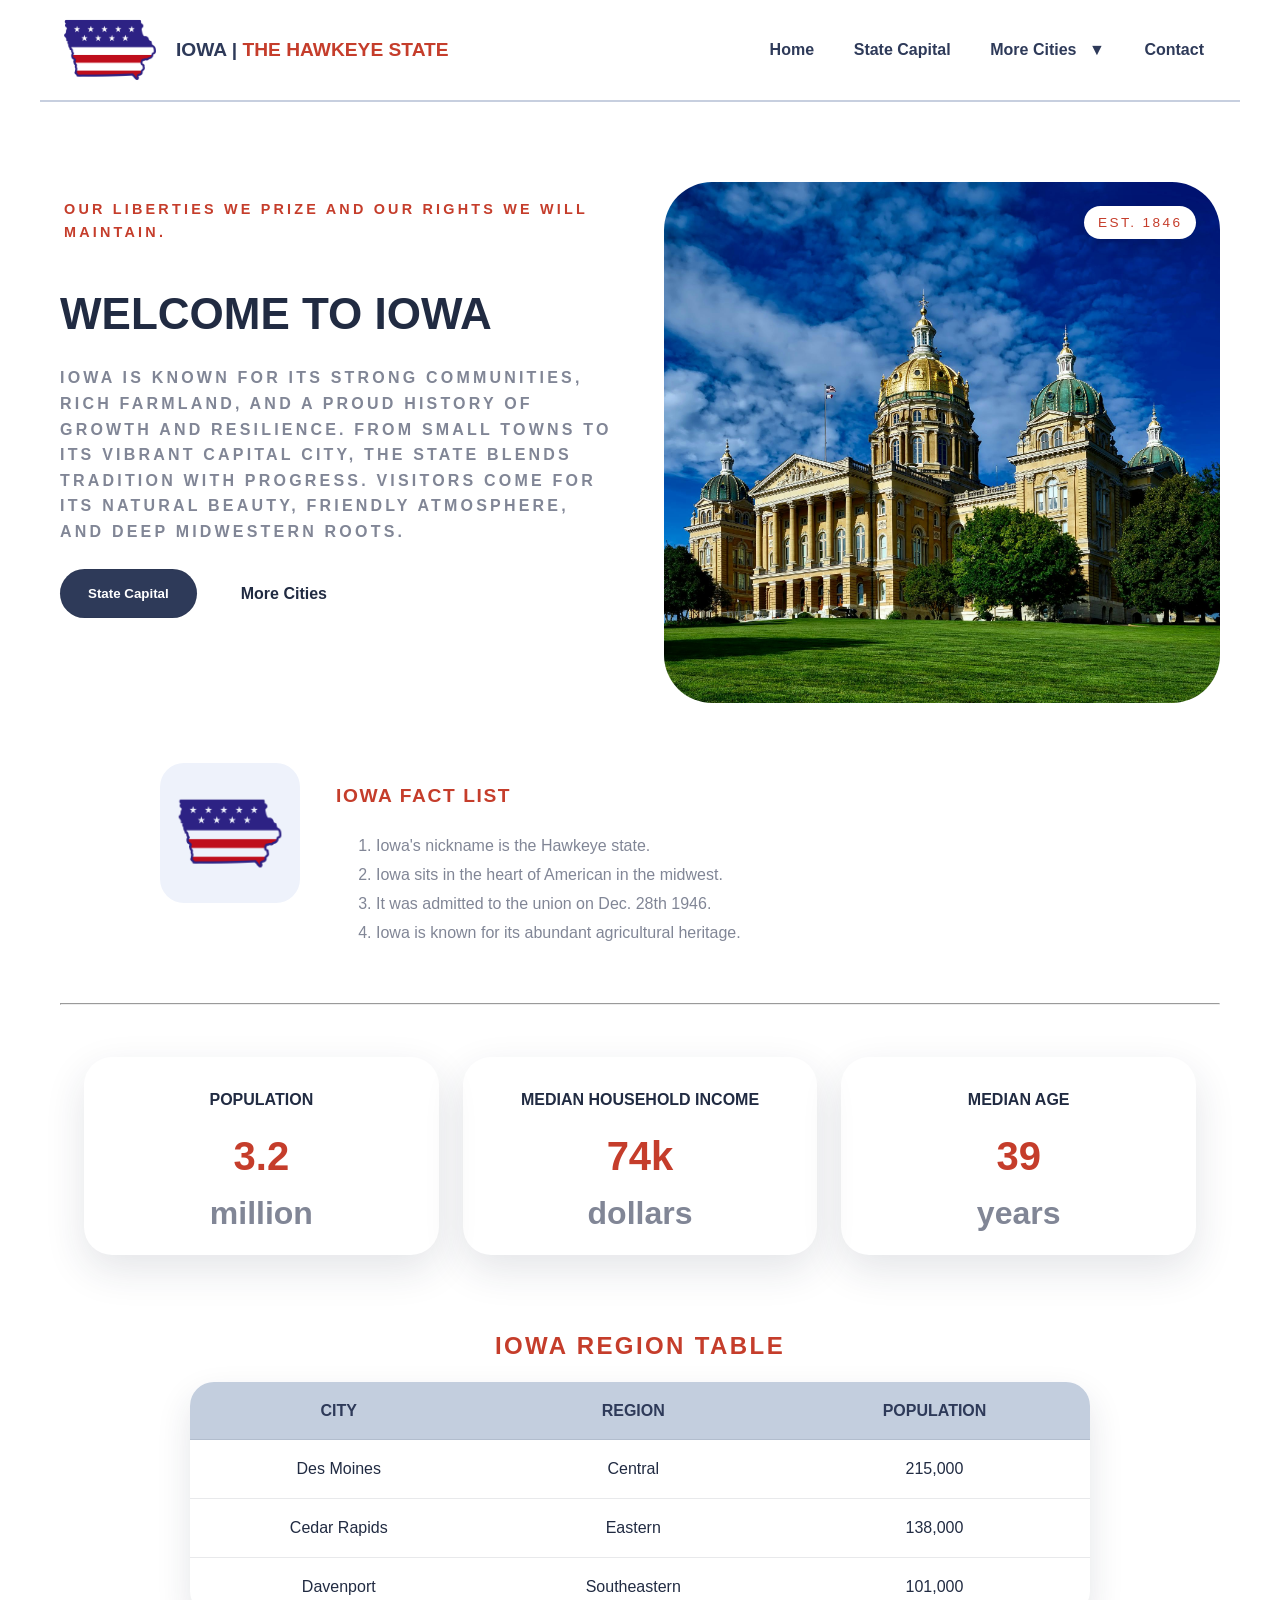
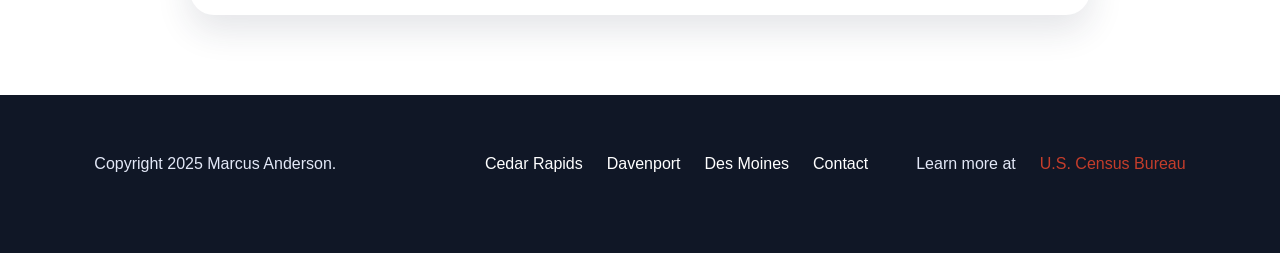
==== index.html @ 55c92520 "Add D277 front-end web development project" ====
<!DOCTYPE html>
<html lang="en">
  <head>
    <meta charset="UTF-8" />
    <meta name="viewport" content="width=device-width, initial-scale=1.0" />
    <title>Home Screen</title>
    <link rel="stylesheet" href="./resources/styles/main.css" />
  </head>
  <body>
    <header>
      <div class="header-left">
        <img src="./resources/images/iowalogo.png" alt="Iowa Logo" />
        <h2 class="header-text">Iowa | <span>The Hawkeye State</span></h2>
      </div>
      <nav>
        <a href="./index.html">Home</a>
        <a href="./cities/des-moines.html">State Capital</a>
        <div class="dropdown">
          <a href="#" class="dropbtn"
            >More Cities <span id="down-arrow">&#9660;</span></a
          >
          <div class="dropdown-menu">
            <a href="./cities/cedar-rapids.html">Cedar Rapids</a>
            <a href="./cities/des-moines.html">Des Moines</a>
            <a href="./cities/davenport.html">Davenport</a>
          </div>
        </div>
        <a href="./contact.html">Contact</a>
      </nav>
    </header>
    <main>
      <section class="hero-container">
        <div class="hero-text">
          <p id="slogan">
            Our liberties we prize and our rights we will maintain.
          </p>
          <h1>Welcome to Iowa</h1>
          <p>
            Iowa is known for its strong communities, rich farmland, and a proud
            history of growth and resilience. From small towns to its vibrant
            capital city, the state blends tradition with progress. Visitors
            come for its natural beauty, friendly atmosphere, and deep
            Midwestern roots.
          </p>
          <div>
            <button onclick="window.location.href='./cities/des-moines.html'">
              State Capital
            </button>
            <a href="">More Cities</a>
          </div>
        </div>
        <div class="hero-section">
          <span class="hero-badge">Est. 1846</span>
          <img src="./resources/images/iowa.jpg" atr="" />
        </div>
      </section>
      <section class="history-panel">
        <img
          class="history-photo"
          src="./resources/images/iowalogo.png"
          alt="Iconic illustration of the Iowa state outline"
        />
        <div id="iowa-facts">  
          <h3>Iowa Fact List</h3>
          <ol>
          <li>Iowa's nickname is the Hawkeye state.</li>
          <li>Iowa sits in the heart of American in the midwest.</li>
          <li>It was admitted to the union on Dec. 28th 1946.</li>
          <li>Iowa is known for its abundant agricultural heritage.</li>
        </ol>
      </section>
      <hr />

      <aside class="container cards">
        <div class="fact-cards">
          <h2>Population</h2>
          <p class="stat-number">3.2</p>
          <p class="stat-amount">million</p>
        </div>
        <div class="fact-cards">
          <h2>Median household income</h2>
          <p class="stat-number">74k</p>
          <p class="stat-amount">dollars</p>
        </div>
        <div class="fact-cards">
          <h2>Median Age</h2>
          <p class="stat-number">39</p>
          <p class="stat-amount">years</p>
        </div>
      </aside>

      <section class="region-table">
        <h2>Iowa Region Table</h2>
        <table>
          <thead>
            <tr>
              <th>City</th>
              <th>Region</th>
              <th>Population</th>
            </tr>
          </thead>
          <tbody>
            <tr>
              <td>Des Moines</td>
              <td>Central</td>
              <td>215,000</td>
            </tr>
            <tr>
              <td>Cedar Rapids</td>
              <td>Eastern</td>
              <td>138,000</td>
            </tr>
            <tr>
              <td>Davenport</td>
              <td>Southeastern</td>
              <td>101,000</td>
            </tr>
          </tbody>
        </table>
      </section>
    </main>
    <footer>
      <p>Copyright 2025 Marcus Anderson.</p>
      <ul>
        <li><a href="../cities/cedar-rapids.html">Cedar Rapids</a></li>
        <li><a href="../cities/davenport.html">Davenport</a></li>
        <li><a href="../cities/des-moines.html">Des Moines</a></li>
        <li><a href="../index.html">Contact</a></li>
        <li></li>
          Learn more at
          <a href="https://www.census.gov" target="_blank"
            ><span id="census-link">U.S. Census Bureau</span></a
          >
        </li>
      </ul>
    </footer>
  </body>
  <style src="./resources/scripts/main.js"></style>
</html>
---- resources/styles/main.css ----
:root {
  --page-bg: #ffffff;
  --panel-bg: #ffffff;
  --accent-bg: #c3cede;
  --card-bg: #eef2fb;
  --text-dark: #212b42;
  --muted-text: #818696;
  --accent: #2e3a59;
  --nav-text: #2e3a59;
  --accent2: #c53d2b;
}

* {
  box-sizing: border-box;
}

body {
  margin: 0;
  font-family: "Segoe UI", "Helvetica Neue", Arial, sans-serif;
  background-color: var(--page-bg);
  color: var(--text-dark);
  line-height: 1.6;
}

main,
header {
  max-width: 1200px;
  margin: 0 auto;
  padding: 0 20px;
}

header {
  display: flex;
  align-items: center;
  justify-content: space-between;
  min-height: 100px;
  border-bottom: 2px solid #c7cfdf;
}

header h1 {
  color: var(--accent2);
  letter-spacing: 0.2rem;
  text-transform: uppercase;
  font-size: 1.25rem;
  font-style: italic;
  font-family: Verdana, Geneva, Tahoma, sans-serif;
}

nav a {
  color: var(--nav-text);
  text-decoration: none;
  font-size: 1rem;
  margin-left: 1.2rem;
  margin-right: 1rem;
  font-weight: 600;
}

nav a:hover {
  color: var(--accent2);
}

nav a span {
  padding-left: 0.5rem;
  font-size: 1rem;
}

.hero-container {
  margin: 5rem auto 40px;
  display: flex;
  gap: 3rem;
}

.container {
  background-color: var(--panel-bg);
}

header img {
  height: 100px;
}

.hero-text,
.hero-section {
  flex: 1 1 50%;
  max-width: 1200px;
}

.hero-text p {
  text-transform: uppercase;
  letter-spacing: 0.2rem;
  font-weight: 600;
  color: var(--muted-text);
  margin-bottom: 1.25rem;
}

#slogan {
  font-size: 0.9rem;
  margin-bottom: 1.5rem;
  color: var(--accent2);
  position: relative;
  left: 4px;
  top: 2px;
}

.hero-text h1 {
  font-size: 2.75rem;
  margin-bottom: 1rem;
  text-transform: uppercase;
}

.hero-text div {
  display: flex;
  gap: 1rem;
  margin-top: 1.5rem;
}

.hero-text button,
.hero-text a {
  padding: 0.75rem 1.75rem;
  border-radius: 999px;
  font-weight: 600;
  border: none;
  text-decoration: none;
  cursor: pointer;
}

.hero-text button {
  background: var(--accent);
  color: white;
  box-shadow: inset 0 0 0 1px rgba(0, 0, 0, 0.05);
}

.hero-text button:hover {
  background: var(--accent2);
}

.hero-text a {
  color: var(--text-dark);
}

.hero-text a:hover {
  color: var(--accent2);
}

.hero-section {
  background: var(--accent-bg);
  border-radius: 48px;
  min-height: 320px;
  display: flex;
  justify-content: center;
  align-items: center;
  position: relative;
  overflow: hidden;
}

.hero-badge {
  position: absolute;
  top: 24px;
  right: 24px;
  background: #ffffff;
  color: var(--accent2);
  padding: 0.35rem 0.85rem;
  border-radius: 999px;
  font-size: 0.85rem;
  text-transform: uppercase;
  letter-spacing: 0.15rem;
  box-shadow: 0 8px 20px rgba(0, 0, 0, 0.15);
}

.hero-section img {
  width: 120%;
  max-width: none;
  height: auto;
  object-fit: cover;
}

.cards {
  display: flex;
  gap: 1.5rem;
  margin: 20px auto 40px;
}

.region-table {
  max-width: 900px;
  margin: 40px auto 80px;
  text-align: center;
}

.region-table h2 {
  text-transform: uppercase;
  letter-spacing: 0.15rem;
  color: var(--accent2);
  margin-bottom: 1rem;
}

.region-table table {
  width: 100%;
  border-collapse: collapse;
  background: var(--panel-bg);
  border-radius: 24px;
  overflow: hidden;
  box-shadow: 0 15px 35px rgba(33, 43, 66, 0.12);
}

.region-table th,
.region-table td {
  padding: 1rem;
  border-bottom: 1px solid rgba(33, 43, 66, 0.1);
}

.region-table th {
  background: var(--accent-bg);
  font-weight: 700;
  color: var(--accent);
  text-transform: uppercase;
}

.region-table tbody tr:last-child td {
  border-bottom: none;
}

.history-panel {
  display: flex;
  max-width: 1000px;
  margin: 40px auto;
  font-size: 1rem;
  color: var(--muted-text);
  line-height: 1.8;
}

.history-panel::after {
  content: "";
  display: block;
  clear: both;
}

.history-photo {
  width: 140px;
  height: 140px;
  object-fit: cover;
  border-radius: 24px;
  padding: 0.85rem;
  background: var(--card-bg);
  float: left;
  margin: 20px 20px 10px 20px;
}

.fact-cards {
  flex: 1;
  border-radius: 28px;
  padding: 16px;
  box-shadow: 0 15px 40px rgba(33, 43, 66, 0.12);
}

.fact-cards h2 {
  margin-bottom: 0.75rem;
  color: var(--text-dark);
}

.fact-cards .stat-number {
  margin: 0;
  color: var(--accent2);
  font-size: 2.5rem;
  font-weight: 700;
}

.fact-cards .stat-amount {
  margin: 0;
  color: var(--muted-text);
  font-weight: 600;
  font-size: 2rem;
}

footer {
  background: #101726;
  padding: 40px 20px 60px;
  color: #e3e8f7;
  display: flex;
  align-items: center;
  justify-content: space-around;
}

footer ul {
  list-style: none;
  display: flex;
  gap: 1.5rem;
  margin: 0;
  padding: 0;
  font-weight: 500;
}

footer ul li a {
  color: var(--panel-bg);
  text-decoration: none;
}

footer ul li a:hover {
  color: var(--accent2);
  text-decoration: underline;
}

.city-layout {
  display: grid;
  grid-template-columns: minmax(200px, 260px) 1fr;
  gap: 3rem;
  margin: 5rem auto 4rem;
}

aside {
  background: var(--card-bg);
  border-radius: 16px;
  padding: 2rem 1.5rem;
  text-align: center;
}

aside h2 {
  text-transform: uppercase;
  font-size: 1rem;
  color: var(--accent2);
  margin-bottom: 1.5rem;
}

aside ul {
  list-style: none;
  padding: 0;
  margin: 0;
  display: flex;
  flex-direction: column;
  gap: 1rem;
  color: var(--accent);
  font-weight: 600;
  font-size: 1.1rem;
}

aside li {
  display: flex;
  text-transform: uppercase;
  flex-direction: column;
  align-items: center;
  gap: 0.5rem;
  font-size: 1rem;
}

aside span {
  display: block;
  font-size: 1rem;
  color: var(--muted-text);
  margin-bottom: 1.2rem;
}

.header-left {
  display: flex;
  align-items: center;
}

.header-text {
  font-size: 1.2rem;
  text-transform: uppercase;
  font-weight: 600;
  color: var(--accent);
  margin-left: 1rem;
}

.header-text span {
  color: var(--accent2);
}

.city-content {
  background: var(--panel-bg);
  border-radius: 48px;
  padding: 3rem 4rem;
  box-shadow: 0 15px 50px var(--muted-text);
}

.city-heading {
  text-align: center;
  max-width: 640px;
  margin: 0 auto 2.5rem;
}

.city-label {
  text-transform: uppercase;
  letter-spacing: 0.2rem;
  font-weight: 700;
  color: var(--accent2);
  margin-bottom: 0.75rem;
}

.city-label p {
  color: var(--accent2);
}

.city-heading h1 {
  font-size: 2.3rem;
  margin-bottom: 0.75rem;
  text-transform: uppercase;
}

.city-heading p {
  color: var(--muted-text);
}

.hero {
  display: grid;
  grid-template-columns: minmax(240px, 1fr);
  gap: 2.5rem;
  align-items: start;
}

.city-image img {
  width: 100%;
  height: auto;
  object-fit: cover;
  border-radius: 24px;
}

.city-feature-list {
  display: flex;
  flex-direction: column;
  gap: 1.25rem;
}

.city-feature {
  background: var(--card-bg);
  border-radius: 24px;
  padding: 1.5rem;
  box-shadow: 0 15px 35px rgba(33, 43, 66, 0.15);
}

.city-feature h3 {
  margin-bottom: 0.45rem;
}

.city-feature p {
  margin: 0;
  color: var(--muted-text);
}

.contact-section-form {
  background: var(--panel-bg);
  border-radius: 48px;
  padding: 3rem 3.5rem;
  margin: 4rem auto 5rem;
  max-width: 900px;
  box-shadow: 0 25px 60px rgba(29, 50, 94, 0.12);
}

.contact-intro {
  text-align: center;
  max-width: 640px;
  margin: 0 auto 2rem;
}

.contact-intro h1 {
  font-size: 2.2rem;
  margin: 0.5rem 0 1rem;
  text-transform: uppercase;
}

.contact-form {
  display: flex;
  flex-direction: column;
  gap: 1.5rem;
}

.form-row {
  display: flex;
  gap: 1.5rem;
  flex-wrap: wrap;
}

.form-group {
  flex: 1 1 200px;
  display: flex;
  flex-direction: column;
  gap: 0.5rem;
}

.form-group label {
  font-weight: 600;
  text-transform: uppercase;
  letter-spacing: 0.08rem;
  color: var(--accent);
  font-size: 0.85rem;
}

.form-group input,
.form-group textarea {
  border: 1px solid rgba(33, 43, 66, 0.2);
  border-radius: 16px;
  padding: 0.9rem 1rem;
  font-size: 1rem;
  background: #f8f9fd;
  color: var(--text-dark);
}

.form-group input:focus,
.form-group textarea:focus {
  outline: 2px solid var(--accent2);
}

.contact-form button {
  align-self: flex-start;
  padding: 0.85rem 2.5rem;
  border-radius: 999px;
  border: none;
  background: var(--accent);
  color: white;
  font-weight: 600;
  cursor: pointer;
}

.contact-form button:hover {
  background: var(--accent2);
}

@media (max-width: 600px) {
  .contact-section-form {
    padding: 2.5rem;
  }

  .form-row {
    flex-direction: column;
  }
}

.dropdown {
  position: relative;
  display: inline-block;
}

.dropdown-menu {
  display: none;
  position: absolute;
  background-color: #f9f9f9;
  min-width: 160px;
  box-shadow: 0px 8px 16px 0px rgba(0, 0, 0, 0.2);
  z-index: 1;
}

.dropdown-menu a {
  color: var(--text-dark);
  padding: 8px 4px;
  text-decoration: none;
  display: block;
}

.dropdown:hover .dropdown-menu {
  display: block;
}

#iowa-facts {
  flex: 1;
  margin-top: 1rem;
  padding: 0% 1rem;
}

#iowa-facts h3 {
  flex: 1;
  font-size: 1.2rem;
  color: var(--accent2);
  text-transform: uppercase;
  letter-spacing: 0.1rem;
  padding-left: 0% 1rem;
}

footer ul a {
  text-decoration: none;
}

footer ul a span {
  color: var(--accent2);
  text-decoration: none;
}
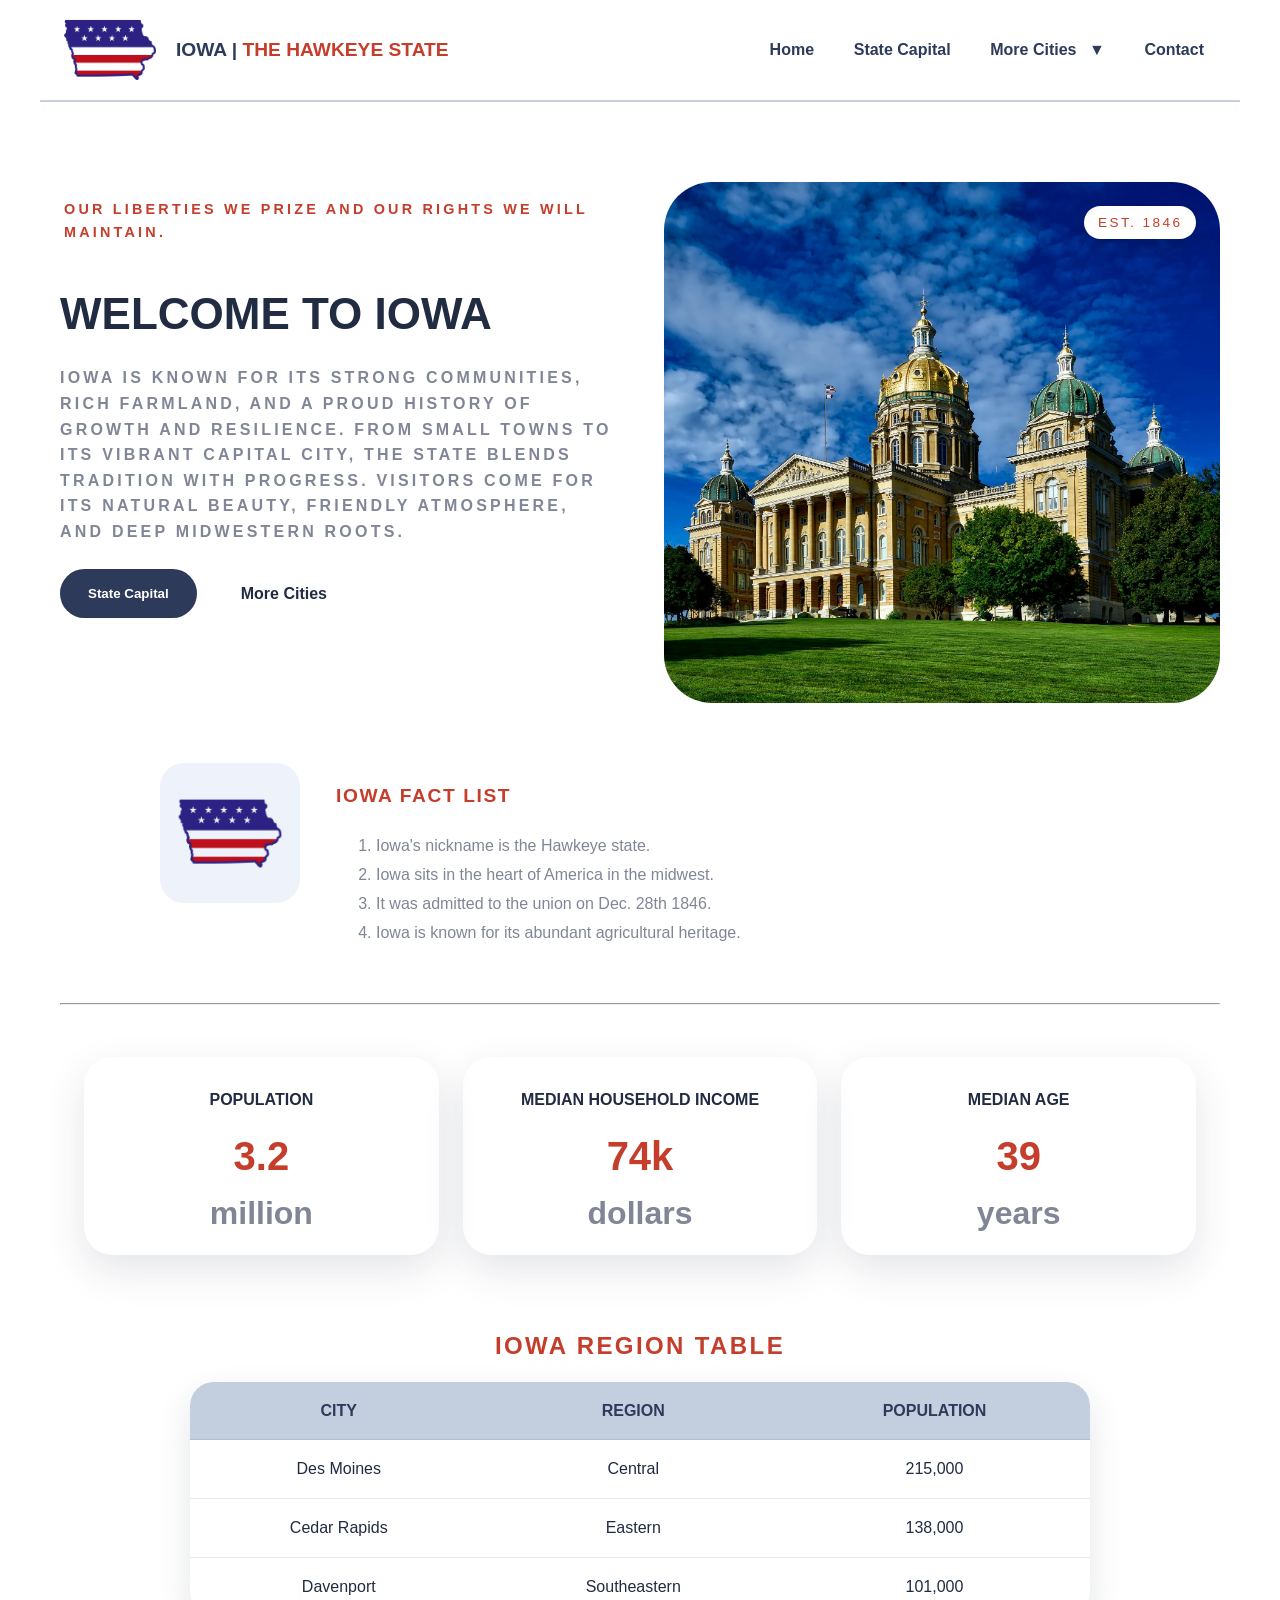
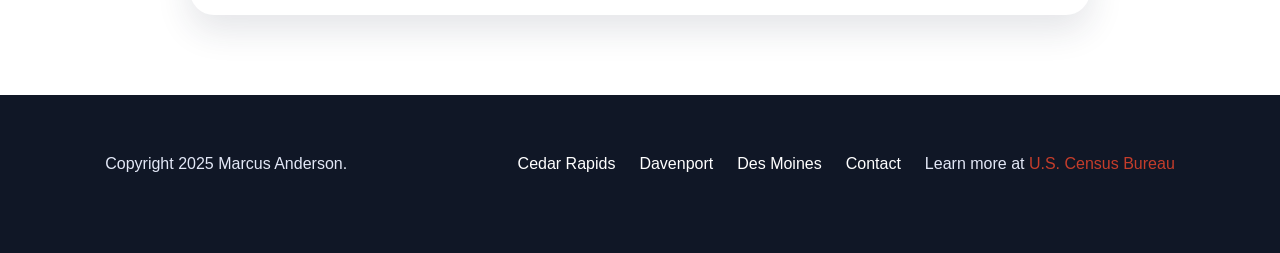
==== commit 9c664ff3: "Fix broken links and HTML errors - Footer links on home and contact pages pointed outside the site -" ====
--- a/index.html
+++ b/index.html
@@ -46,12 +46,12 @@
             <button onclick="window.location.href='./cities/des-moines.html'">
               State Capital
             </button>
-            <a href="">More Cities</a>
+            <a href="./cities/cedar-rapids.html">More Cities</a>
           </div>
         </div>
         <div class="hero-section">
           <span class="hero-badge">Est. 1846</span>
-          <img src="./resources/images/iowa.jpg" atr="" />
+          <img src="./resources/images/iowa.jpg" alt="The Iowa State Capitol building in Des Moines" />
         </div>
       </section>
       <section class="history-panel">
@@ -64,10 +64,11 @@
           <h3>Iowa Fact List</h3>
           <ol>
           <li>Iowa's nickname is the Hawkeye state.</li>
-          <li>Iowa sits in the heart of American in the midwest.</li>
-          <li>It was admitted to the union on Dec. 28th 1946.</li>
+          <li>Iowa sits in the heart of America in the midwest.</li>
+          <li>It was admitted to the union on Dec. 28th 1846.</li>
           <li>Iowa is known for its abundant agricultural heritage.</li>
         </ol>
+        </div>
       </section>
       <hr />
 
@@ -122,11 +123,11 @@
     <footer>
       <p>Copyright 2025 Marcus Anderson.</p>
       <ul>
-        <li><a href="../cities/cedar-rapids.html">Cedar Rapids</a></li>
-        <li><a href="../cities/davenport.html">Davenport</a></li>
-        <li><a href="../cities/des-moines.html">Des Moines</a></li>
-        <li><a href="../index.html">Contact</a></li>
-        <li></li>
+        <li><a href="./cities/cedar-rapids.html">Cedar Rapids</a></li>
+        <li><a href="./cities/davenport.html">Davenport</a></li>
+        <li><a href="./cities/des-moines.html">Des Moines</a></li>
+        <li><a href="./contact.html">Contact</a></li>
+        <li>
           Learn more at
           <a href="https://www.census.gov" target="_blank"
             ><span id="census-link">U.S. Census Bureau</span></a
@@ -134,6 +135,6 @@
         </li>
       </ul>
     </footer>
+    <script src="./resources/scripts/main.js"></script>
   </body>
-  <style src="./resources/scripts/main.js"></style>
 </html>
